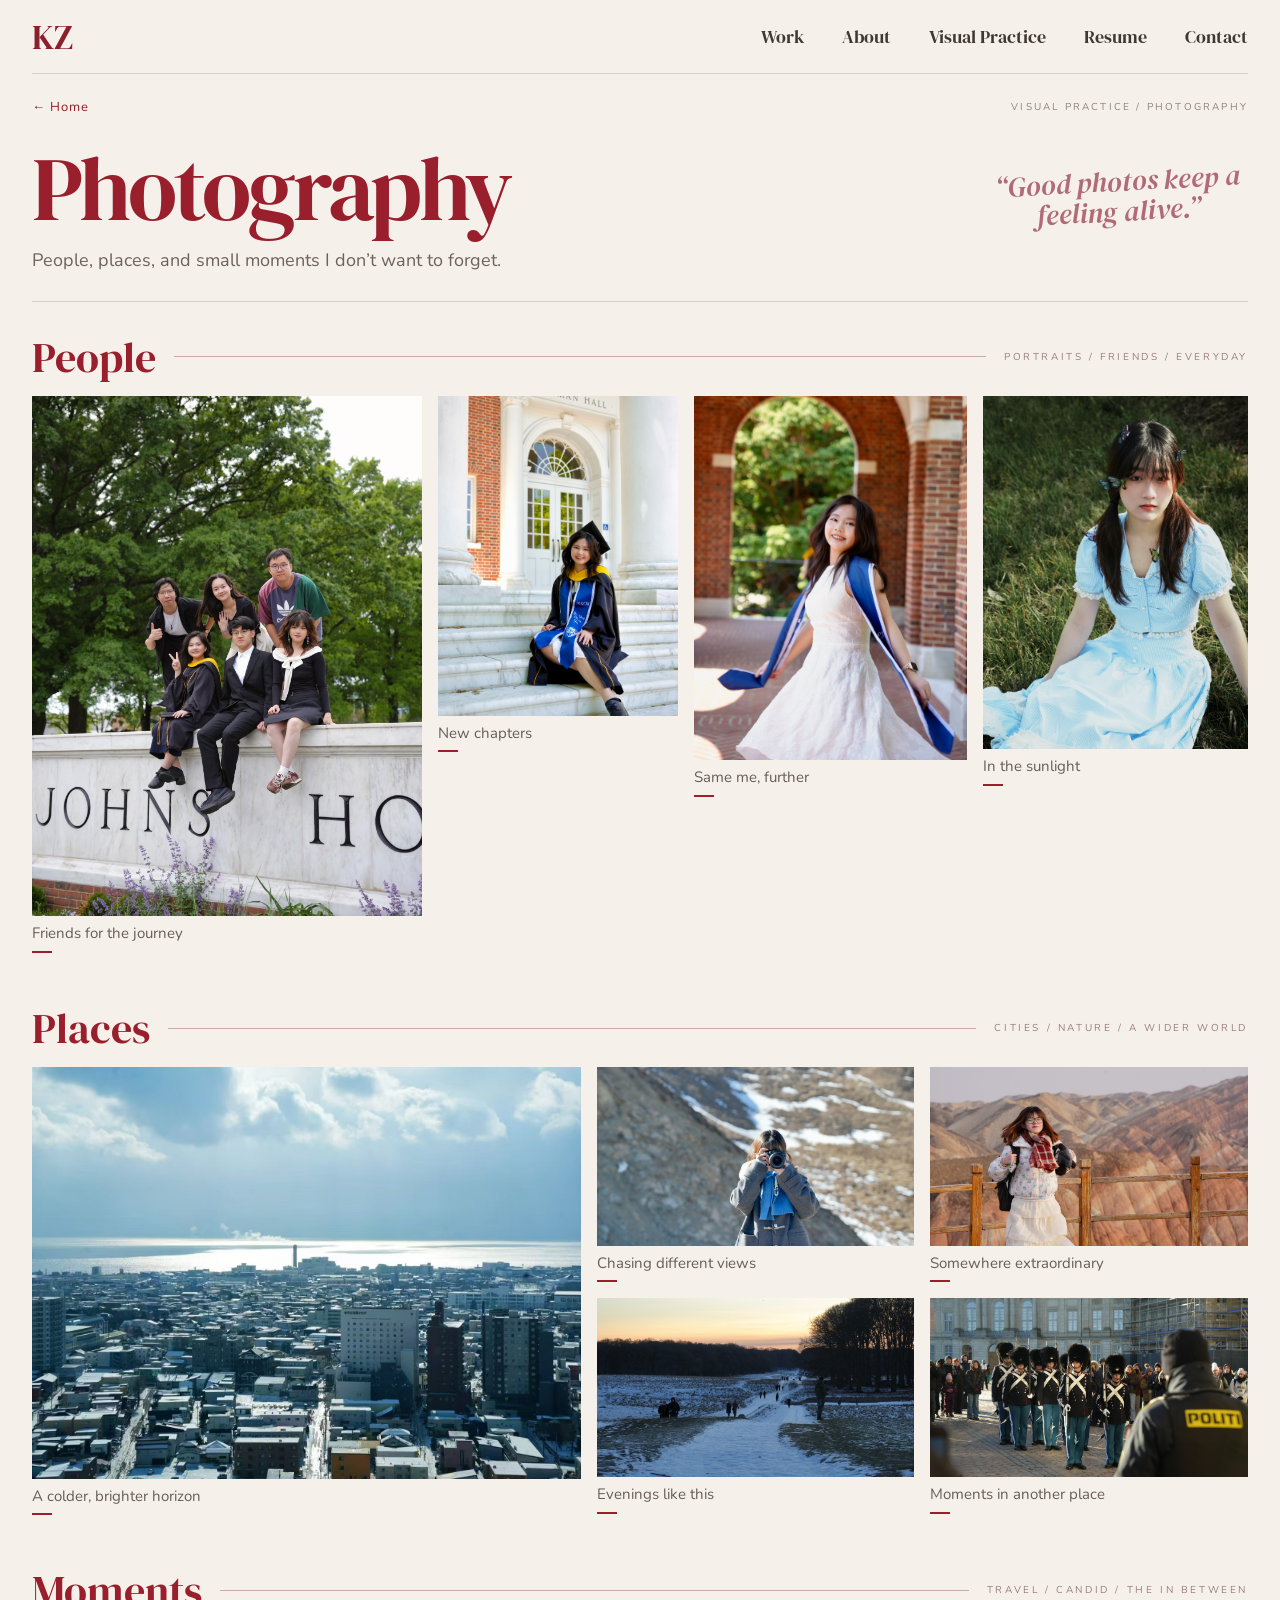
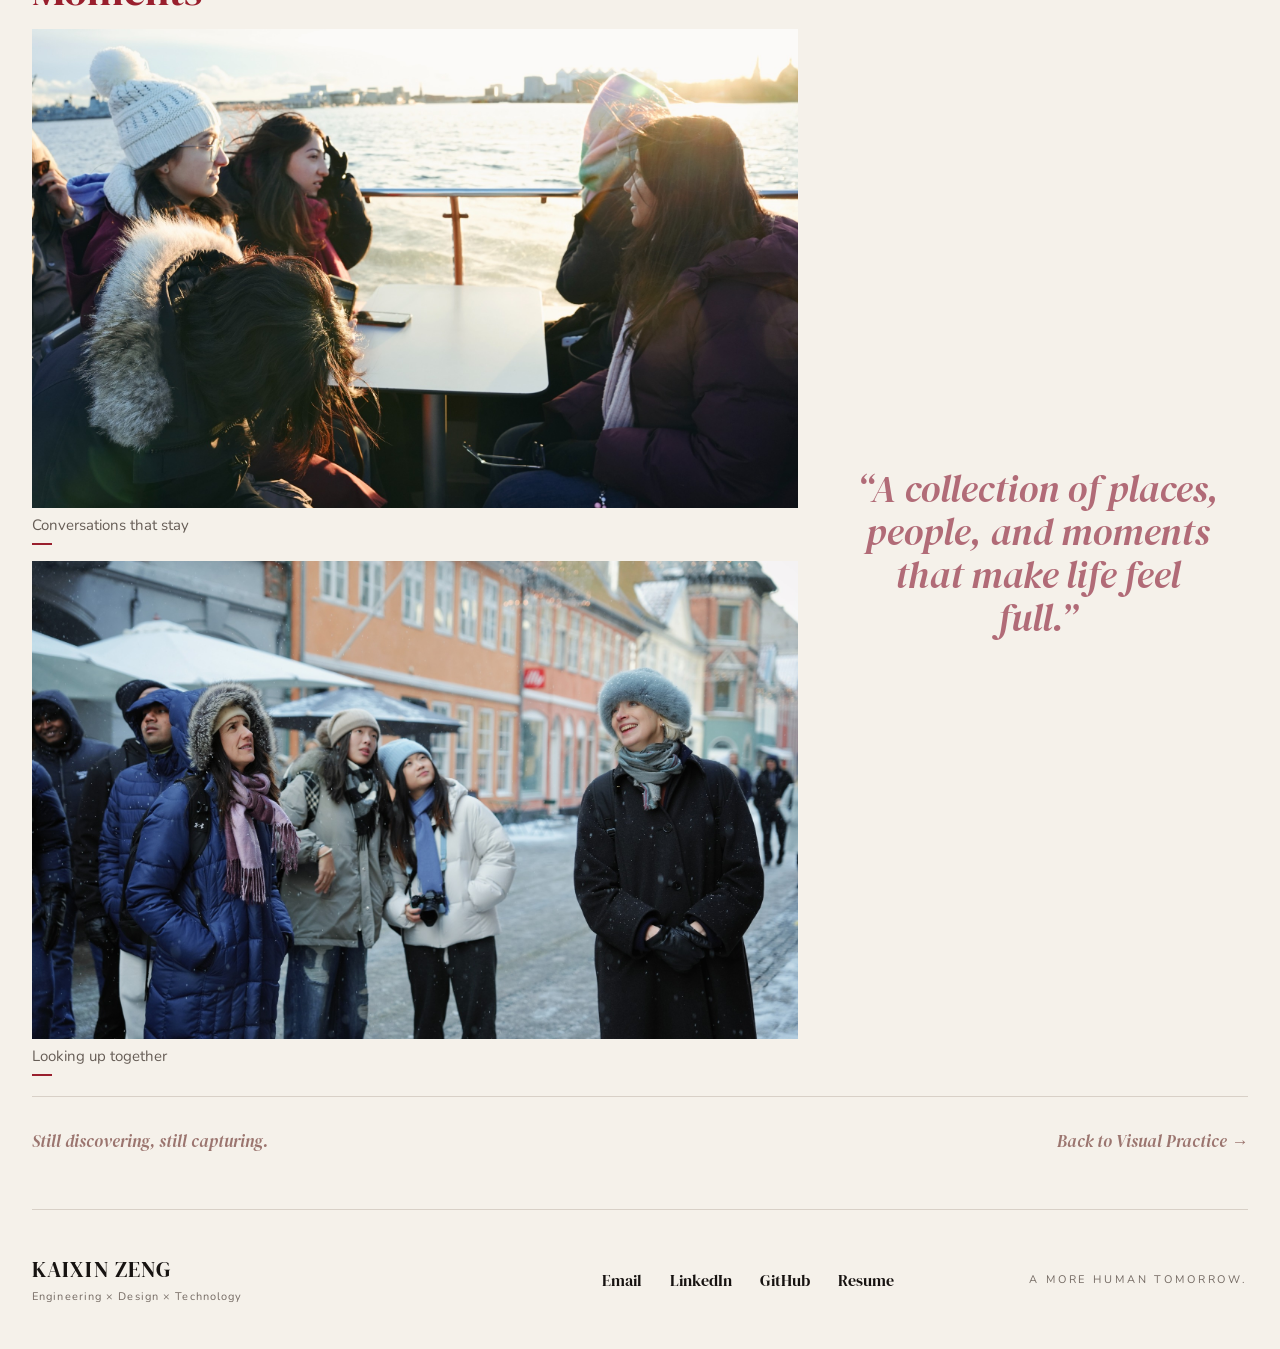
==== projects/photography.html @ c2cf60c8 "Add portfolio website" ====
<!DOCTYPE html>
<html lang="en">
<head>
  <meta charset="UTF-8">
  <meta name="viewport" content="width=device-width, initial-scale=1.0">
  <meta name="description" content="Photography and visual practice by Kaixin Zeng.">
  <title>Photography — Kaixin Zeng</title>

  <link rel="preconnect" href="https://fonts.googleapis.com">
  <link rel="preconnect" href="https://fonts.gstatic.com" crossorigin>
  <link href="https://fonts.googleapis.com/css2?family=DM+Serif+Display:ital@0;1&family=Nunito:wght@300;400;500;600;700&display=swap" rel="stylesheet">
  <link rel="stylesheet" href="../style.css">

  <style>
    .photo-page{
      --photo-red:#991f2d;
      --photo-red-soft:#b45d68;
      --photo-paper:#f8f3ec;
    }

    .photo-page main{width:var(--page);margin:auto}

    .photo-intro{
      padding:34px 0 28px;
      border-bottom:1px solid var(--line);
      position:relative;
    }

    .photo-kicker{
      color:#8b7c73;
      font-size:10px;
      letter-spacing:.28em;
      text-transform:uppercase;
      margin-bottom:10px;
    }

    .photo-title{
      margin:0;
      color:var(--photo-red);
      font:400 clamp(64px,7vw,108px)/.88 var(--serif);
      letter-spacing:-.035em;
    }

    .photo-subtitle{
      margin:18px 0 0;
      color:#6d615a;
      font:18px/1.45 var(--sans);
      max-width:620px;
    }

    .photo-quote{
      position:absolute;
      top:50px;
      right:0;
      max-width:260px;
      color:#b16b77;
      font:italic 28px/1.08 var(--serif);
      transform:rotate(-3deg);
      text-align:center;
    }

    .gallery-section{padding:34px 0 20px}

    .gallery-head{
      display:grid;
      grid-template-columns:auto 1fr auto;
      gap:18px;
      align-items:center;
      margin-bottom:18px;
    }

    .gallery-head h2{
      margin:0;
      color:var(--photo-red);
      font:400 42px/1 var(--serif);
    }

    .gallery-head .line{height:1px;background:#c8aaa8}

    .gallery-head p{
      margin:0;
      color:#9a7c7b;
      font-size:10px;
      text-transform:uppercase;
      letter-spacing:.26em;
      white-space:nowrap;
    }

    .people-grid{
      display:grid;
      grid-template-columns:1.4fr .86fr .98fr .95fr;
      gap:16px;
      align-items:start;
    }

    .places-grid{
      display:grid;
      grid-template-columns:1.52fr .88fr .88fr;
      gap:16px;
      align-items:start;
    }

    .places-right{
      display:grid;
      grid-template-columns:1fr;
      gap:16px;
    }

    .moments-grid{
      display:grid;
      grid-template-columns:1.55fr .85fr;
      gap:30px;
      align-items:start;
    }

    figure.photo-card{margin:0}

    .photo-frame{
      width:100%;
      overflow:hidden;
      background:#eee7df;
    }

    .photo-frame img{
      width:100%;
      height:100%;
      object-fit:cover;
      display:block;
      transition:transform .45s ease;
    }

    .photo-card:hover img{transform:scale(1.018)}

    .portrait-tall{aspect-ratio:3/4}
    .portrait-mid{aspect-ratio:4/5}
    .landscape-wide{aspect-ratio:16/10}
    .landscape-main{aspect-ratio:4/3}
    .landscape-small{aspect-ratio:16/9}

    .photo-card figcaption{
      padding-top:8px;
      color:#665d56;
      font:15px/1.25 var(--sans);
    }

    .photo-card figcaption::after{
      content:"";
      display:block;
      width:20px;
      height:2px;
      margin-top:8px;
      background:var(--photo-red);
    }

    .moments-note{
      min-height:100%;
      display:flex;
      align-items:center;
      justify-content:center;
      padding:50px 24px;
      color:#b16b77;
      text-align:center;
      font:italic clamp(30px,3vw,48px)/1.12 var(--serif);
    }

    .photo-footer-note{
      padding:32px 0 56px;
      display:flex;
      justify-content:space-between;
      gap:20px;
      border-top:1px solid var(--line);
      color:#9b756f;
      font:italic 17px var(--serif);
    }

    @media(max-width:1100px){
      .photo-quote{position:static;text-align:left;transform:none;margin-top:28px}
      .people-grid{grid-template-columns:1fr 1fr}
      .places-grid{grid-template-columns:1fr 1fr}
      .places-right{grid-column:auto}
      .moments-grid{grid-template-columns:1fr}
      .moments-note{padding:30px 0;justify-content:flex-start;text-align:left}
    }

    @media(max-width:720px){
      .gallery-head{grid-template-columns:auto 1fr}
      .gallery-head p{grid-column:1/-1;white-space:normal}
      .people-grid,.places-grid{grid-template-columns:1fr}
      .photo-title{font-size:64px}
      .photo-footer-note{flex-direction:column}
    }

    .photo-topline{
      display:flex;
      justify-content:space-between;
      align-items:center;
      gap:20px;
      padding:24px 0 0;
      color:#8d8179;
      font-size:10px;
      letter-spacing:.22em;
      text-transform:uppercase;
    }
    .photo-topline a{
      color:#8f1f24;
      letter-spacing:.08em;
      text-transform:none;
      font-size:13px;
    }
    .photo-topline a:hover{opacity:.65}
  </style>
</head>
<body class="project-page photo-page">

<header class="site-header">
  <a class="brand" href="../index.html">KZ</a>
  <button class="menu-toggle" aria-label="Open menu" aria-expanded="false"><span></span><span></span></button>
  <nav class="site-nav">
    <a href="../index.html#work">Work</a>
    <a href="../index.html#about">About</a>
    <a href="../index.html#visual">Visual Practice</a>
    <a href="../assets/Kaixin_Zeng_Resume.pdf" target="_blank">Resume</a>
    <a href="../index.html#contact">Contact</a>
  </nav>
</header>

<main>
  <div class="photo-topline reveal">
    <a href="../index.html">← Home</a>
    <span>Visual Practice / Photography</span>
  </div>

  <section class="photo-intro">
    <h1 class="photo-title">Photography</h1>
    <p class="photo-subtitle">People, places, and small moments I don’t want to forget.</p>
    <div class="photo-quote">“Good photos keep a feeling alive.”</div>
  </section>

  <section class="gallery-section">
    <div class="gallery-head">
      <h2>People</h2><div class="line"></div><p>Portraits / Friends / Everyday</p>
    </div>

    <div class="people-grid">
      <figure class="photo-card">
        <div class="photo-frame portrait-tall"><img src="../images/photo-group.jpg" alt="Graduation group portrait"></div>
        <figcaption>Friends for the journey</figcaption>
      </figure>

      <figure class="photo-card">
        <div class="photo-frame portrait-tall"><img src="../images/photo-grad-seated.jpg" alt="Graduation portrait at Gilman Hall"></div>
        <figcaption>New chapters</figcaption>
      </figure>

      <figure class="photo-card">
        <div class="photo-frame portrait-tall"><img src="../images/photo-white-dress.jpg" alt="Portrait in an arched brick corridor"></div>
        <figcaption>Same me, further</figcaption>
      </figure>

      <figure class="photo-card">
        <div class="photo-frame portrait-tall"><img src="../images/photo-blue-dress.jpg" alt="Portrait in a field"></div>
        <figcaption>In the sunlight</figcaption>
      </figure>
    </div>
  </section>

  <section class="gallery-section">
    <div class="gallery-head">
      <h2>Places</h2><div class="line"></div><p>Cities / Nature / A Wider World</p>
    </div>

    <div class="places-grid">
      <figure class="photo-card">
        <div class="photo-frame landscape-main"><img src="../images/photo-city.jpg" alt="Snowy city beside the sea"></div>
        <figcaption>A colder, brighter horizon</figcaption>
      </figure>

      <div class="places-right">
        <figure class="photo-card">
          <div class="photo-frame landscape-small"><img src="../images/photo-camera-mountain.jpg" alt="Photographer in a mountain landscape"></div>
          <figcaption>Chasing different views</figcaption>
        </figure>
        <figure class="photo-card">
          <div class="photo-frame landscape-small"><img src="../images/photo-snow-field.jpg" alt="Snow field at sunset"></div>
          <figcaption>Evenings like this</figcaption>
        </figure>
      </div>

      <div class="places-right">
        <figure class="photo-card">
          <div class="photo-frame landscape-small"><img src="../images/photo-rainbow-mountain.jpg" alt="Portrait at colorful mountain landscape"></div>
          <figcaption>Somewhere extraordinary</figcaption>
        </figure>
        <figure class="photo-card">
          <div class="photo-frame landscape-small"><img src="../images/photo-guards.jpg" alt="Ceremonial guards in Copenhagen"></div>
          <figcaption>Moments in another place</figcaption>
        </figure>
      </div>
    </div>
  </section>

  <section class="gallery-section">
    <div class="gallery-head">
      <h2>Moments</h2><div class="line"></div><p>Travel / Candid / The In Between</p>
    </div>

    <div class="moments-grid">
      <div>
        <figure class="photo-card" style="margin-bottom:16px">
          <div class="photo-frame landscape-wide"><img src="../images/photo-boat.jpg" alt="Friends talking on a boat in warm light"></div>
          <figcaption>Conversations that stay</figcaption>
        </figure>
        <figure class="photo-card">
          <div class="photo-frame landscape-wide"><img src="../images/photo-snow-street.jpg" alt="People walking through a snowy street"></div>
          <figcaption>Looking up together</figcaption>
        </figure>
      </div>

      <div class="moments-note">“A collection of places, people, and moments that make life feel full.”</div>
    </div>
  </section>

  <div class="photo-footer-note">
    <span>Still discovering, still capturing.</span>
    <a href="../index.html#visual">Back to Visual Practice →</a>
  </div>
</main>

<footer id="contact">
  <div>
    <strong>KAIXIN ZENG</strong>
    <small>Engineering × Design × Technology</small>
  </div>
  <div class="footer-links">
    <a href="mailto:kzeng6@jh.edu">Email</a>
    <a href="https://www.linkedin.com/in/kaixin-zeng" target="_blank">LinkedIn</a>
    <a href="YOUR_GITHUB_URL" target="_blank">GitHub</a>
    <a href="../assets/Kaixin_Zeng_Resume.pdf" target="_blank">Resume</a>
  </div>
  <p>A MORE HUMAN TOMORROW.</p>
</footer>

<script src="../script.js"></script>
</body>
</html>
---- style.css ----
:root{
  --bg:#f5f1ea;--paper:#fbf8f3;--text:#171311;--muted:#746a63;--line:#d8d0c7;
  --accent:#8b1f2d;--accent-dark:#6e1722;--soft-red:#efe1df;
  --serif:"DM Serif Display",Georgia,serif;--sans:"Nunito",Arial,sans-serif;
  --page:min(1440px,calc(100vw - 64px))
}
*{box-sizing:border-box}html{scroll-behavior:smooth}body{margin:0;background:var(--bg);color:var(--text);font-family:var(--sans);font-weight:400}
a{color:inherit;text-decoration:none}img{display:block;width:100%}.site-header,main,footer{width:var(--page);margin:auto}
.site-header{height:74px;display:flex;align-items:center;justify-content:space-between;border-bottom:1px solid var(--line);position:relative;z-index:10}
.brand{font:500 34px var(--serif);color:var(--accent)}.site-nav{display:flex;gap:38px}.site-nav a{font:18px var(--serif);color:#403832;transition:.25s}.site-nav a:hover{color:var(--accent)}
.menu-toggle{display:none;background:none;border:0;width:32px}.menu-toggle span{display:block;height:1px;background:var(--text);margin:7px 0}

.hero{min-height:680px;display:grid;grid-template-columns:1.02fr 1.25fr;border-bottom:1px solid var(--line)}
.hero-copy{padding:78px 58px 58px 0;display:flex;flex-direction:column;justify-content:center}
.eyebrow{font-size:11px;letter-spacing:.32em;text-transform:uppercase;color:var(--accent);margin:0 0 26px;font-weight:500}
.hero h1{font:500 clamp(76px,8.2vw,132px)/.78 var(--serif);letter-spacing:-.055em;margin:0}
.hero-role{font:clamp(28px,2.6vw,42px) var(--serif);margin:28px 0 24px;color:#2d2723}
.hero-meta{color:#6e655f;font-size:14px;line-height:1.55}.hero-meta p{margin:0}
.hero-intro{max-width:560px;font:23px/1.38 var(--serif);color:#4f463f;margin:26px 0 0}
.hero-actions{display:flex;gap:16px;margin-top:32px}.btn{min-height:50px;padding:0 28px;display:inline-flex;align-items:center;justify-content:center;border:1px solid #a79b92;font:18px var(--serif);transition:.3s}.btn.primary{background:var(--accent);color:#fffaf5;border-color:var(--accent)}.btn.primary span{margin-left:18px}.btn:hover{transform:translateY(-2px)}.btn.primary:hover{background:var(--accent-dark)}
.hero-visual{position:relative;overflow:hidden;min-height:680px;background:#d8cec5}.hero-visual img{height:100%;object-fit:cover;object-position:50% 52%;filter:saturate(.82) brightness(1.02) contrast(.98) sepia(.10) hue-rotate(-5deg)}
.image-overlay{position:absolute;inset:0;background:linear-gradient(90deg,rgba(245,241,234,.48),transparent 34%),linear-gradient(0deg,rgba(120,64,54,.08),transparent 45%);pointer-events:none}
.hero-quote{position:absolute;right:38px;bottom:46px;margin:0;font:italic 30px/1.02 var(--serif);color:var(--accent);border-left:1px solid rgba(139,31,45,.28);padding-left:20px}

.section{padding:38px 0 34px;border-bottom:1px solid var(--line)}.section-head{display:flex;justify-content:space-between;align-items:flex-end;gap:24px;margin-bottom:16px}
.section-head h2{margin:0;font:500 34px var(--serif);text-transform:uppercase;letter-spacing:.08em}.section-head p{margin:0;color:var(--muted);font-size:10px;letter-spacing:.28em;text-transform:uppercase}
.project-list{border-top:1px solid var(--line)}.project-row{min-height:84px;display:grid;grid-template-columns:70px 1.4fr 1fr 2.7fr auto;gap:22px;align-items:center;border-bottom:1px solid var(--line);transition:.25s}.project-row:hover{background:#efe8df;padding-left:10px}
.num{font:31px var(--serif);color:var(--accent)}.title{font:28px var(--serif)}.type{font-size:12px;color:#857a72;font-style:italic}.summary{font:17px var(--serif);color:#615751}.view{font:16px var(--serif);color:var(--accent);white-space:nowrap}
.about-grid{display:grid;grid-template-columns:1.2fr 2fr .7fr;gap:50px;padding-top:22px}.about-grid h3{margin:0;font:500 clamp(44px,4vw,68px)/.98 var(--serif)}.about-copy{font:20px/1.48 var(--serif);color:#5b514a}.about-copy p:first-child{margin-top:0}.about-tags{border-left:1px solid var(--line);padding-left:28px;display:flex;flex-direction:column;gap:11px}.about-tags span{font-size:10px;letter-spacing:.3em;color:#8a7f77}
.visual-grid{display:grid;grid-template-columns:1fr 1fr;border-top:1px solid var(--line)}.visual-grid a{min-height:220px;padding:36px 34px;transition:.25s}.visual-grid a:first-child{border-right:1px solid var(--line)}.visual-grid a:hover{background:#efe8df}.visual-grid span{color:var(--accent);font:22px var(--serif)}.visual-grid h3{font:500 40px var(--serif);margin:30px 0 10px}.visual-grid p{color:#766c65;line-height:1.6;max-width:520px}
footer{min-height:140px;display:grid;grid-template-columns:1.4fr 1fr .8fr;gap:30px;align-items:center;border-top:1px solid var(--line)}footer strong{display:block;font:22px var(--serif);letter-spacing:.05em}footer small,footer p{color:var(--muted);font-size:11px;letter-spacing:.1em}.footer-links{display:flex;justify-content:center;gap:28px;font-family:var(--serif)}.footer-links a:hover{color:var(--accent)}footer p{text-align:right;letter-spacing:.26em}
.reveal{opacity:0;transform:translateY(18px);transition:opacity .75s ease,transform .75s ease}.reveal.is-visible{opacity:1;transform:none}

/* HEALTHCARE PROJECT */
.project-page main{width:var(--page);margin:auto}
.project-hero{padding:28px 0 0;border-bottom:1px solid var(--line)}
.project-kicker{display:flex;justify-content:space-between;gap:20px;font-size:10px;letter-spacing:.25em;text-transform:uppercase;color:var(--muted);margin-bottom:28px}
.project-kicker a:hover{color:var(--accent)}
.project-hero-grid{display:grid;grid-template-columns:1fr 1.1fr;min-height:610px}
.project-hero-copy{padding:58px 62px 58px 0;display:flex;flex-direction:column;justify-content:center}
.project-hero-copy h1{margin:0;font:500 clamp(58px,6vw,98px)/.93 var(--serif);letter-spacing:-.045em;max-width:760px}
.project-deck{font:23px/1.45 var(--serif);color:#554c45;max-width:670px;margin:30px 0 34px}
.project-meta-grid{display:grid;grid-template-columns:1fr 1fr;gap:18px 28px;padding-top:24px;border-top:1px solid var(--line)}
.project-meta-grid span{display:block;color:var(--accent);font-size:9px;letter-spacing:.24em;margin-bottom:6px}
.project-meta-grid p{margin:0;color:#766c65;font-size:12px;line-height:1.5}
.project-hero-image{position:relative;min-height:610px;overflow:hidden;background:#ddd2c8}
.project-hero-image img{height:100%;object-fit:cover;object-position:center;filter:saturate(.76) brightness(.98) contrast(.98) sepia(.07) hue-rotate(-4deg)}
.project-image-overlay{position:absolute;inset:0;background:linear-gradient(90deg,rgba(245,241,234,.34),transparent 30%),linear-gradient(0deg,rgba(139,31,45,.05),transparent 45%)}
.project-section{padding:58px 0 64px;border-bottom:1px solid var(--line)}
.project-section-label{font-size:10px;letter-spacing:.26em;text-transform:uppercase;color:var(--accent);margin-bottom:30px}
.stats-grid{display:grid;grid-template-columns:repeat(4,1fr);border-top:1px solid var(--line);border-left:1px solid var(--line)}
.stat-card{min-height:178px;padding:28px;border-right:1px solid var(--line);border-bottom:1px solid var(--line);background:rgba(255,255,255,.14)}
.stat-card strong{display:block;font:500 42px var(--serif);margin-bottom:24px}.stat-card span{font-size:12px;line-height:1.55;color:#766c65}
.project-copy-grid{display:grid;grid-template-columns:1.1fr 1fr;gap:90px}.project-statement h2{margin:0;font:500 clamp(42px,4.4vw,68px)/1 var(--serif);letter-spacing:-.02em;max-width:720px}
.project-body{font:20px/1.55 var(--serif);color:#5b514a}.project-body p:first-child{margin-top:0}
.finding-grid{display:grid;grid-template-columns:1fr 1fr;border-top:1px solid var(--line);border-left:1px solid var(--line)}
.finding-card{min-height:225px;padding:30px;border-right:1px solid var(--line);border-bottom:1px solid var(--line)}.finding-card>span,.recommendation-row>span{font:20px var(--serif);color:var(--accent)}
.finding-card h3,.recommendation-row h3{font:500 29px/1.06 var(--serif);margin:26px 0 12px}.finding-card p,.recommendation-row p{font-size:12px;line-height:1.6;color:#766c65}
.recommendation-list{border-top:1px solid var(--line)}.recommendation-row{display:grid;grid-template-columns:70px 1.2fr 1.6fr;gap:30px;align-items:center;min-height:112px;border-bottom:1px solid var(--line)}.recommendation-row h3,.recommendation-row p{margin:0}
.outcome-band{background:var(--accent);color:#fff8f1;margin-top:0}.outcome-band-inner{width:var(--page);margin:auto;padding:72px 0}.outcome-band .project-section-label{color:#f0c8c8}.outcome-band h2{font:500 clamp(46px,5vw,82px)/.98 var(--serif);max-width:900px;margin:0}
.next-project{padding:70px 0 84px;display:flex;justify-content:space-between;align-items:flex-end}.next-project p{font-size:10px;letter-spacing:.26em;text-transform:uppercase;color:var(--muted)}.next-project a{font:500 clamp(48px,6vw,88px) var(--serif);color:var(--accent)}

@media(max-width:1050px){
  :root{--page:min(100% - 38px,1440px)}
  .hero,.project-hero-grid{grid-template-columns:1fr}
  .hero-copy,.project-hero-copy{padding-right:0}
  .hero-visual,.project-hero-image{min-height:520px}
  .project-row{grid-template-columns:58px 1.2fr .9fr 2fr}.view{grid-column:2/-1;padding-bottom:18px}
  .about-grid{grid-template-columns:1fr 1.3fr}.about-tags{grid-column:1/-1;border-left:0;border-top:1px solid var(--line);padding:18px 0 0;flex-direction:row;flex-wrap:wrap}
  .stats-grid{grid-template-columns:1fr 1fr}.project-copy-grid{grid-template-columns:1fr;gap:36px}
}
@media(max-width:760px){
  :root{--page:calc(100% - 28px)}
  .site-header{height:64px}.menu-toggle{display:block}.site-nav{display:none;position:absolute;top:64px;left:0;right:0;background:var(--paper);flex-direction:column;padding:20px 0;border-bottom:1px solid var(--line)}.site-nav.open{display:flex}
  .hero-copy{padding:48px 0}.hero h1{font-size:64px}.hero-role{font-size:26px}.hero-intro{font-size:20px}.hero-actions{flex-direction:column}
  .section-head{align-items:flex-start;flex-direction:column}.project-row{grid-template-columns:52px 1fr;gap:10px 14px;padding:20px 0}.type,.summary,.view{grid-column:2}
  .about-grid,.visual-grid,.stats-grid,.finding-grid,.project-meta-grid{grid-template-columns:1fr}.visual-grid a:first-child{border-right:0;border-bottom:1px solid var(--line)}
  .project-hero-copy h1{font-size:54px}.recommendation-row{grid-template-columns:46px 1fr;padding:22px 0}.recommendation-row p{grid-column:2}
  footer{grid-template-columns:1fr;padding:34px 0}.footer-links{justify-content:flex-start;flex-wrap:wrap}footer p{text-align:left}.next-project{flex-direction:column;align-items:flex-start}
}

/* PPT-derived project visuals */
.case-visual{
  margin:26px 0 34px;
  border:1px solid var(--line);
  background:#f1ebe4;
}
.case-visual img{
  width:100%;
  height:auto;
  display:block;
}
.case-caption{
  display:flex;
  justify-content:space-between;
  gap:32px;
  align-items:flex-start;
  padding:18px 22px 20px;
  border-top:1px solid var(--line);
}
.case-caption span{
  color:var(--accent);
  font-size:9px;
  letter-spacing:.26em;
  font-weight:500;
}
.case-caption p{
  margin:0;
  max-width:760px;
  color:#655b54;
  font:17px/1.45 var(--serif);
}
.split-visual{
  display:grid;
  grid-template-columns:1fr 1fr;
  gap:0;
}
.split-visual>div:first-child{
  border-right:1px solid var(--line);
}
.split-visual img{
  aspect-ratio:16/9;
  object-fit:cover;
}
.mini-caption{
  margin:0;
  padding:14px 18px 18px;
  color:#756b64;
  font-size:11px;
  line-height:1.5;
  border-top:1px solid var(--line);
}
@media(max-width:760px){
  .case-caption{flex-direction:column}
  .split-visual{grid-template-columns:1fr}
  .split-visual>div:first-child{border-right:0;border-bottom:1px solid var(--line)}
}


/* Final image-fit fixes + project material links */
.project-hero-grid{grid-template-columns:.95fr 1.25fr;align-items:start}
.project-hero-image{display:flex;align-items:center;justify-content:center;background:var(--bg);padding:8px 0;overflow:hidden}
.project-hero-image img{width:100%;height:auto;max-height:none;object-fit:contain;object-position:center;filter:saturate(.76) brightness(.98) contrast(.98) sepia(.07) hue-rotate(-4deg)}
.case-visual img{width:100%;height:auto;display:block;object-fit:contain;background:var(--bg)}
.split-visual img{width:100%;height:auto;aspect-ratio:auto;object-fit:contain;display:block;background:var(--bg)}
.deliverables-section{padding-top:56px}
.deliverable-links{display:grid;grid-template-columns:1fr 1fr;border-top:1px solid var(--line);border-left:1px solid var(--line)}
.material-card{min-height:170px;display:grid;grid-template-columns:70px 1fr auto;gap:24px;align-items:center;padding:28px;border-right:1px solid var(--line);border-bottom:1px solid var(--line);transition:.25s}
.material-card:hover{background:#efe8df}
.material-card>span{font-size:10px;letter-spacing:.18em;color:var(--accent);font-weight:500}
.material-card h3{margin:0 0 8px;font:500 30px var(--serif)}
.material-card p{margin:0;color:var(--muted);font-size:12px}
.material-card b{font:400 24px var(--serif);color:var(--accent)}
@media(max-width:760px){.deliverable-links{grid-template-columns:1fr}.material-card{grid-template-columns:54px 1fr auto}}

/* =========================================================
   KARAORCHEE — SIMPLIFIED PRODUCT CASE STUDY
   ========================================================= */
.kara-page{--kara:#f0642c;--kara-soft:#f8e6dc}
.kara-page main{width:var(--page);margin:0 auto}
.kara-hero{display:grid;grid-template-columns:.9fr 1.1fr;min-height:600px;border-bottom:1px solid var(--line)}
.kara-hero-copy{padding:72px 60px 64px 0;display:flex;flex-direction:column;justify-content:center}
.kara-kicker{margin:0 0 24px;color:var(--kara);font-size:10px;font-weight:500;letter-spacing:.28em}
.kara-hero-copy h1{margin:0;font:500 clamp(76px,8vw,132px)/.8 var(--serif);letter-spacing:-.055em}
.kara-hero-copy h2{margin:22px 0 0;font:500 clamp(30px,3vw,48px)/1.05 var(--serif)}
.kara-deck{max-width:620px;margin:28px 0 34px;color:#5d554f;font:22px/1.45 var(--serif)}
.kara-cta{width:max-content;min-width:180px;padding:14px 26px;background:var(--kara);color:#fff;border-radius:999px;font:17px var(--serif);transition:.25s}
.kara-cta:hover{transform:translateY(-2px);filter:brightness(.95)}
.kara-hero-image{min-height:600px;overflow:hidden;background:#160d0a}
.kara-hero-image img{width:100%;height:100%;object-fit:cover;object-position:center}
.kara-section{padding:54px 0 62px;border-bottom:1px solid var(--line)}
.kara-section-head{display:flex;align-items:baseline;gap:22px;margin-bottom:30px}
.kara-section-head>span{color:var(--kara);font-size:10px;letter-spacing:.2em}
.kara-section-head h2{margin:0;font:500 36px var(--serif)}
.kara-problem-grid{display:grid;grid-template-columns:1.2fr .8fr;gap:80px;align-items:start}
.kara-problem-grid h3{margin:0;font:500 clamp(48px,5vw,78px)/.98 var(--serif);letter-spacing:-.03em}
.kara-problem-grid p{margin:8px 0 0;padding-left:36px;border-left:1px solid var(--line);color:#655b54;font:20px/1.5 var(--serif)}
.kara-approach-grid{display:grid;grid-template-columns:repeat(3,1fr);border-top:1px solid var(--line);border-left:1px solid var(--line)}
.kara-card{min-height:260px;padding:30px;border-right:1px solid var(--line);border-bottom:1px solid var(--line);background:rgba(255,255,255,.12)}
.kara-card>span{display:inline-flex;width:38px;height:38px;align-items:center;justify-content:center;border-radius:50%;background:var(--kara-soft);color:var(--kara);font:16px var(--serif)}
.kara-card h3{margin:30px 0 12px;font:500 30px var(--serif)}
.kara-card p{margin:0;color:#6e645d;font-size:13px;line-height:1.65}
.kara-outcome{background:linear-gradient(90deg,#fff0e8,#f7dfd1)}
.kara-outcome-inner{width:var(--page);margin:auto;padding:58px 0 66px}
.kara-outcome-grid{display:grid;grid-template-columns:1.25fr .75fr;gap:70px;align-items:start}
.kara-outcome-grid h3{margin:0;color:var(--kara);font:500 clamp(48px,5.2vw,82px)/.98 var(--serif);letter-spacing:-.035em}
.kara-outcome-grid p{margin:8px 0 0;padding-left:34px;border-left:1px solid rgba(240,100,44,.35);color:#625750;font:19px/1.55 var(--serif)}
.kara-materials{padding-bottom:72px}
.kara-material-links{display:grid;grid-template-columns:1fr;border-top:1px solid var(--line)}
.kara-material{min-height:86px;display:grid;grid-template-columns:90px 1fr auto;gap:24px;align-items:center;padding:0 22px;border-bottom:1px solid var(--line);transition:.25s}
.kara-material:hover{background:#efe8df}
.kara-material>span{color:var(--kara);font-size:10px;letter-spacing:.18em;font-weight:500}
.kara-material h3{margin:0;font:500 25px var(--serif)}
.kara-material b{font:400 26px var(--serif);color:var(--kara)}
.kara-page .next-project a{color:var(--accent)}
@media(max-width:1050px){
  .kara-hero{grid-template-columns:1fr}.kara-hero-copy{padding-right:0}.kara-hero-image{min-height:500px}
  .kara-problem-grid,.kara-outcome-grid{grid-template-columns:1fr;gap:32px}.kara-problem-grid p,.kara-outcome-grid p{padding-left:0;border-left:0}
  .kara-approach-grid{grid-template-columns:1fr}
}
@media(max-width:760px){
  .kara-hero-copy{padding:48px 0}.kara-hero-copy h1{font-size:68px}.kara-hero-image{min-height:360px}
  .kara-section{padding:42px 0 48px}.kara-section-head h2{font-size:32px}.kara-problem-grid h3{font-size:48px}
  .kara-material{grid-template-columns:58px 1fr auto;padding:0 12px}
}
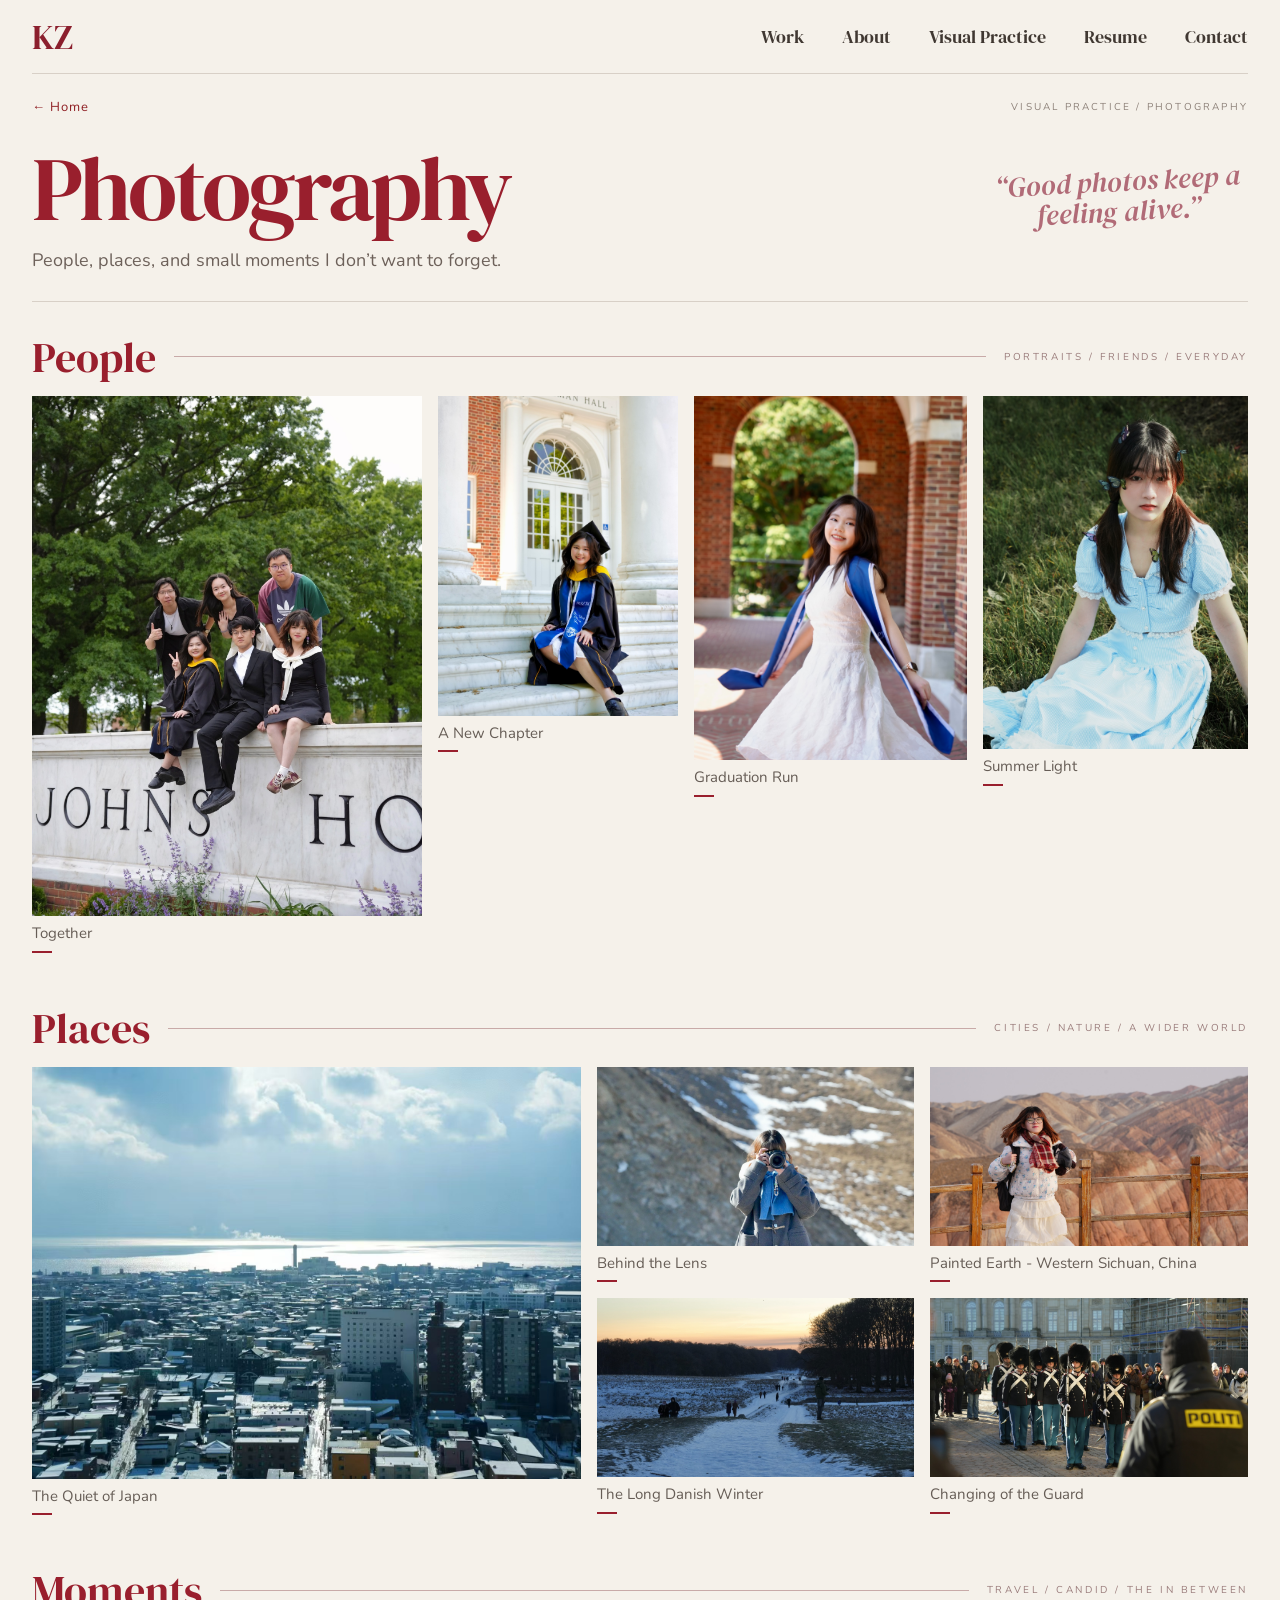
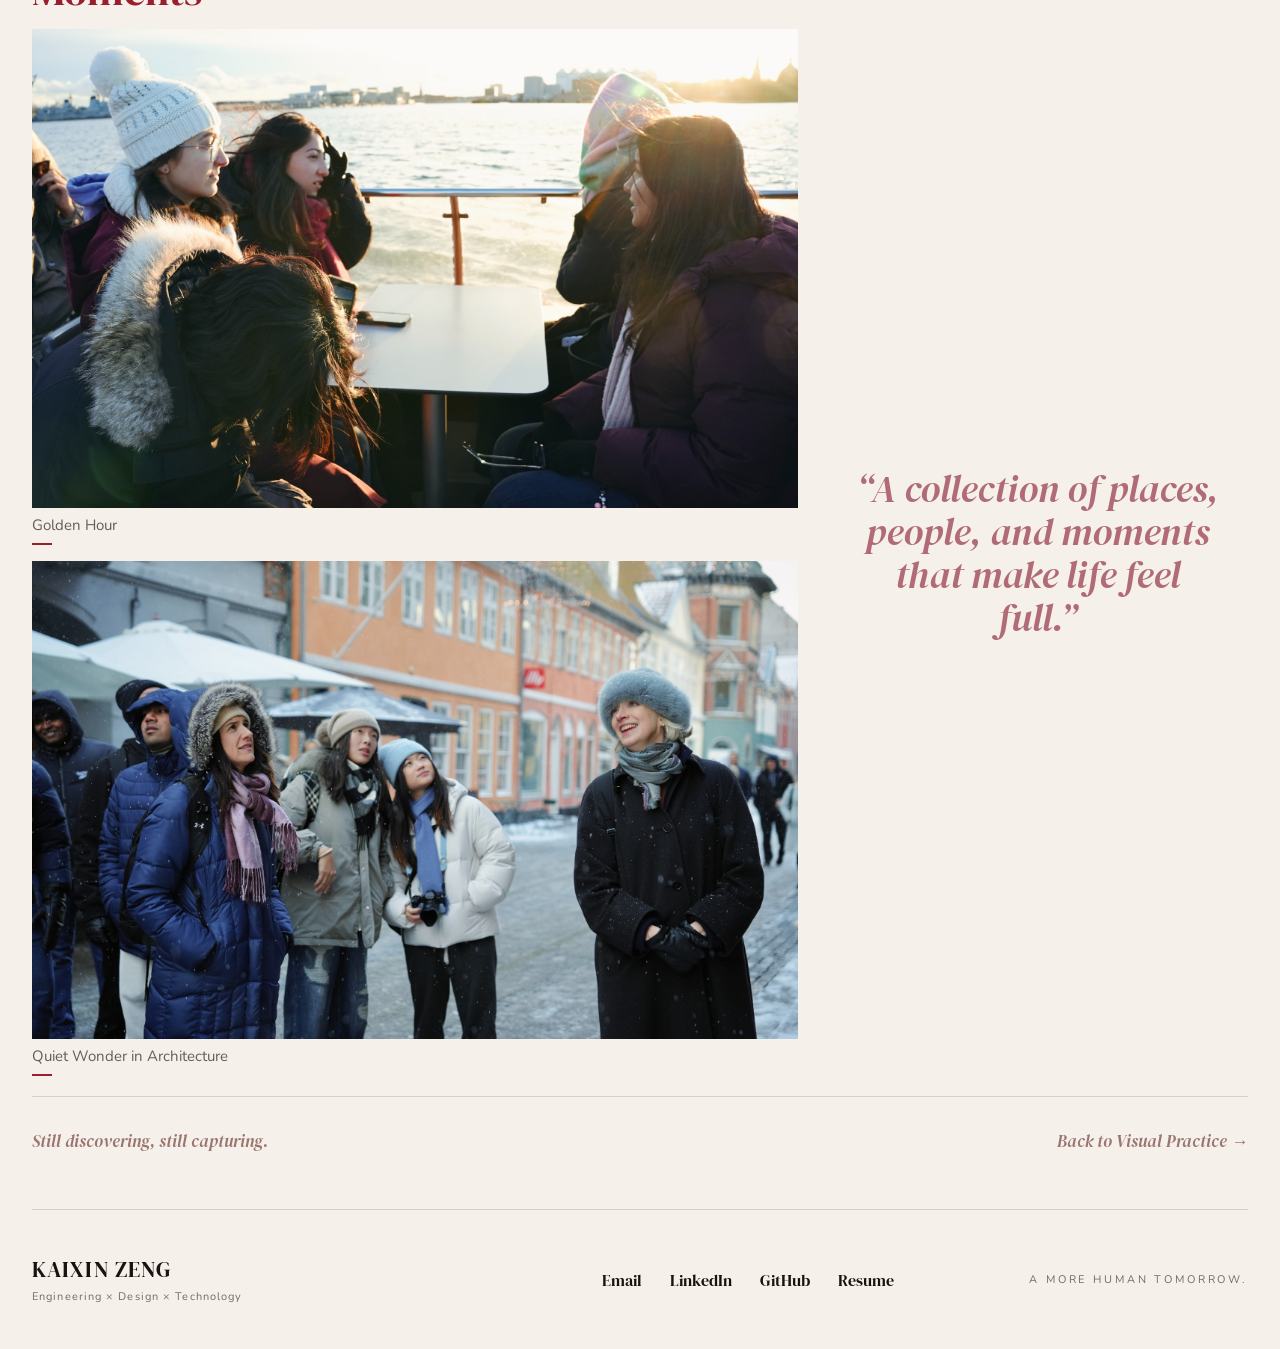
==== commit 4b18c753: "Update photography titles" ====
--- a/projects/photography.html
+++ b/projects/photography.html
@@ -244,22 +244,22 @@
     <div class="people-grid">
       <figure class="photo-card">
         <div class="photo-frame portrait-tall"><img src="../images/photo-group.jpg" alt="Graduation group portrait"></div>
-        <figcaption>Friends for the journey</figcaption>
+        <figcaption>Together</figcaption>
       </figure>
 
       <figure class="photo-card">
         <div class="photo-frame portrait-tall"><img src="../images/photo-grad-seated.jpg" alt="Graduation portrait at Gilman Hall"></div>
-        <figcaption>New chapters</figcaption>
+        <figcaption>A New Chapter</figcaption>
       </figure>
 
       <figure class="photo-card">
         <div class="photo-frame portrait-tall"><img src="../images/photo-white-dress.jpg" alt="Portrait in an arched brick corridor"></div>
-        <figcaption>Same me, further</figcaption>
+        <figcaption>Graduation Run</figcaption>
       </figure>
 
       <figure class="photo-card">
         <div class="photo-frame portrait-tall"><img src="../images/photo-blue-dress.jpg" alt="Portrait in a field"></div>
-        <figcaption>In the sunlight</figcaption>
+        <figcaption>Summer Light</figcaption>
       </figure>
     </div>
   </section>
@@ -272,28 +272,28 @@
     <div class="places-grid">
       <figure class="photo-card">
         <div class="photo-frame landscape-main"><img src="../images/photo-city.jpg" alt="Snowy city beside the sea"></div>
-        <figcaption>A colder, brighter horizon</figcaption>
+        <figcaption>The Quiet of Japan</figcaption>
       </figure>
 
       <div class="places-right">
         <figure class="photo-card">
           <div class="photo-frame landscape-small"><img src="../images/photo-camera-mountain.jpg" alt="Photographer in a mountain landscape"></div>
-          <figcaption>Chasing different views</figcaption>
+          <figcaption>Behind the Lens</figcaption>
         </figure>
         <figure class="photo-card">
           <div class="photo-frame landscape-small"><img src="../images/photo-snow-field.jpg" alt="Snow field at sunset"></div>
-          <figcaption>Evenings like this</figcaption>
+          <figcaption>The Long Danish Winter</figcaption>
         </figure>
       </div>
 
       <div class="places-right">
         <figure class="photo-card">
           <div class="photo-frame landscape-small"><img src="../images/photo-rainbow-mountain.jpg" alt="Portrait at colorful mountain landscape"></div>
-          <figcaption>Somewhere extraordinary</figcaption>
+          <figcaption>Painted Earth - Western Sichuan, China</figcaption>
         </figure>
         <figure class="photo-card">
           <div class="photo-frame landscape-small"><img src="../images/photo-guards.jpg" alt="Ceremonial guards in Copenhagen"></div>
-          <figcaption>Moments in another place</figcaption>
+          <figcaption>Changing of the Guard</figcaption>
         </figure>
       </div>
     </div>
@@ -308,11 +308,11 @@
       <div>
         <figure class="photo-card" style="margin-bottom:16px">
           <div class="photo-frame landscape-wide"><img src="../images/photo-boat.jpg" alt="Friends talking on a boat in warm light"></div>
-          <figcaption>Conversations that stay</figcaption>
+          <figcaption>Golden Hour</figcaption>
         </figure>
         <figure class="photo-card">
           <div class="photo-frame landscape-wide"><img src="../images/photo-snow-street.jpg" alt="People walking through a snowy street"></div>
-          <figcaption>Looking up together</figcaption>
+          <figcaption>Quiet Wonder in Architecture</figcaption>
         </figure>
       </div>
 
